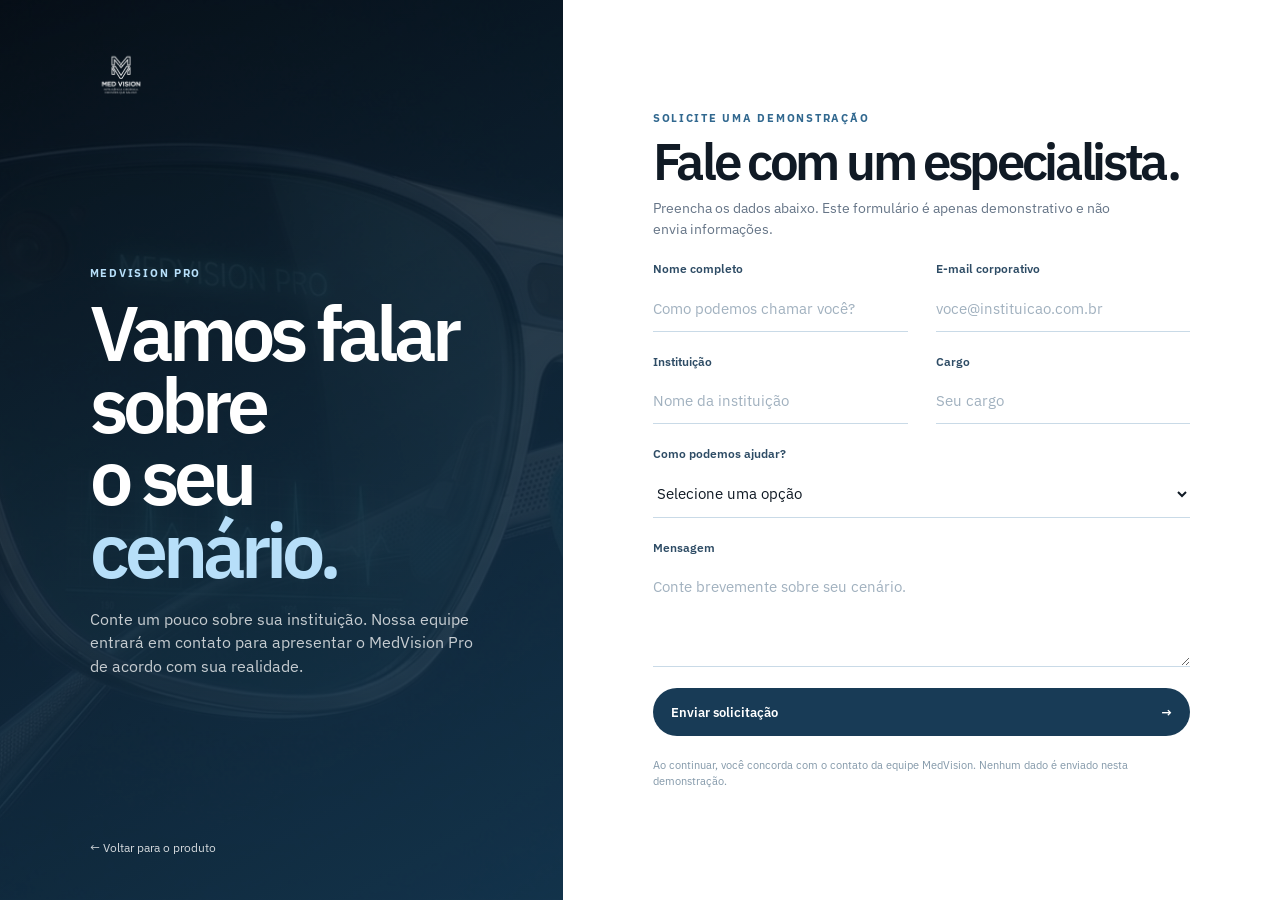
==== contato.html @ 10384055 "teste" ====
<!DOCTYPE html>
<html lang="pt-BR">
<head>
  <!-- Mesma fonte e estilos da landing page para manter consistência visual. -->
  <meta charset="UTF-8">
  <meta name="viewport" content="width=device-width, initial-scale=1.0">
  <!-- Mesmo favicon da landing page para manter a identidade entre páginas. -->
  <link rel="icon" href="med_vision.ico" sizes="any">
  <title>Fale com um especialista — MedVision</title>
  <link rel="preconnect" href="https://fonts.googleapis.com">
  <link rel="preconnect" href="https://fonts.gstatic.com" crossorigin>
  <link href="https://fonts.googleapis.com/css2?family=IBM+Plex+Sans:wght@400;500;600;700&display=swap" rel="stylesheet">
  <link rel="stylesheet" href="style.css">
</head>
<body class="contact-page">
  <!-- Página estática: o formulário organiza a interface, mas onsubmit impede qualquer envio. -->
  <main class="contact-layout">
    <!-- Painel esquerdo: identidade da marca, contexto e retorno à apresentação. -->
    <section class="contact-intro">
      <a class="contact-logo" href="index.html" aria-label="Voltar para a MedVision"><img src="Imagens/medvision-logo-transparent.png" alt="MedVision"></a>
      <div class="contact-copy"><p class="eyebrow">MEDVISION PRO</p><h1>Vamos falar sobre<br>o seu <em>cenário.</em></h1><p>Conte um pouco sobre sua instituição. Nossa equipe entrará em contato para apresentar o MedVision Pro de acordo com sua realidade.</p></div>
      <a class="back-link" href="index.html">← Voltar para o produto</a>
    </section>
    <!-- Painel direito: campos de cadastro de demonstração, sem backend. -->
    <section class="contact-form-panel">
      <form class="contact-form" action="#" onsubmit="return false">
        <div><p class="eyebrow">SOLICITE UMA DEMONSTRAÇÃO</p><h2>Fale com um especialista.</h2><p class="form-intro">Preencha os dados abaixo. Este formulário é apenas demonstrativo e não envia informações.</p></div>
        <div class="form-grid"><label>Nome completo<input type="text" name="nome" placeholder="Como podemos chamar você?"></label><label>E-mail corporativo<input type="email" name="email" placeholder="voce@instituicao.com.br"></label><label>Instituição<input type="text" name="instituicao" placeholder="Nome da instituição"></label><label>Cargo<input type="text" name="cargo" placeholder="Seu cargo"></label></div>
        <label>Como podemos ajudar?<select name="interesse"><option value="">Selecione uma opção</option><option>Demonstração do MedVision Pro</option><option>Integração hospitalar</option><option>Parceria institucional</option><option>Outro assunto</option></select></label>
        <label>Mensagem <textarea name="mensagem" rows="4" placeholder="Conte brevemente sobre seu cenário."></textarea></label>
        <button class="form-button" type="submit">Enviar solicitação <span>→</span></button>
        <p class="form-note">Ao continuar, você concorda com o contato da equipe MedVision. Nenhum dado é enviado nesta demonstração.</p>
      </form>
    </section>
  </main>
</body>
</html>
---- style.css ----
/*
  GUIA DE ESTILOS
  - :root concentra cores e fonte reutilizadas no projeto.
  - Reset/base normaliza espaçamentos, tipografia e acessibilidade.
  - site-header/navbar controla a navegação sobre o vídeo inicial.
  - hero/hero-media deixa o vision1 ocupar a primeira tela; hero-utility contém marca e áudio.
  - trust-bar, intro, feature-showcase, detail-section, take-gallery, teams, image-break,
    about e faq estilizam cada capítulo da narrativa do produto.
  - photo-carousel define a galeria interativa; classes is-active e aria-selected são alteradas pelo JS.
  - final-cta/footer fecham a landing page.
  - contact-* estiliza exclusivamente contato.html.
  - Media queries adaptam layout, mídia, menu e formulário para telas menores.
*/
:root { --black:#05080c; --ink:#101a25; --muted:#667587; --blue:#89b8dc; --blue-deep:#31688f; --mist:#f3f8fc; --line:#dce8f1; --white:#fff; --font:'IBM Plex Sans',Arial,sans-serif; }
* { box-sizing:border-box; margin:0; } html { scroll-behavior:smooth; } body { font-family:var(--font); color:var(--ink); background:#fff; line-height:1.45; overflow-x:hidden; } a { color:inherit; text-decoration:none; } img,video { display:block; max-width:100%; } button { font:inherit; } .container { width:min(1160px,calc(100% - 48px)); margin:auto; } .section { padding:clamp(104px,12vw,176px) 0; } h1,h2,h3 { letter-spacing:-.065em; font-weight:600; line-height:.94; } h2 { font-size:clamp(3.1rem,6vw,6rem); } .eyebrow { color:var(--blue-deep); font-size:.68rem; letter-spacing:.16em; font-weight:700; } .skip-link { position:fixed; z-index:100; top:14px; left:14px; padding:10px 14px; background:#fff; transform:translateY(-180%); } .skip-link:focus { transform:translateY(0); } :focus-visible { outline:3px solid var(--blue); outline-offset:4px; }

/* Navegação discreta, como em uma página de produto. */
.site-header { position:absolute; inset:0 0 auto; z-index:20; } .navbar { height:62px; display:flex; align-items:center; justify-content:space-between; color:rgba(255,255,255,.9); } .brand { display:flex; align-items:center; } .brand-logo img { width:126px; height:46px; object-fit:contain; object-position:left center; filter:brightness(0) invert(1); } .nav-panel { display:flex; align-items:center; gap:24px; font-size:.75rem; } .nav-panel>a:not(.nav-cta) { opacity:.8; } .nav-panel>a:not(.nav-cta):hover { opacity:1; } .nav-cta { padding:7px 13px; border:1px solid rgba(255,255,255,.36); border-radius:100px; } .menu-toggle { display:none; }

/* O vídeo abre sozinho, sem textos cobrindo o produto. */
.visually-hidden { position:absolute; width:1px; height:1px; padding:0; margin:-1px; overflow:hidden; clip:rect(0,0,0,0); white-space:nowrap; border:0; }.hero { min-height:100svh; position:relative; isolation:isolate; overflow:hidden; background:#05080c; }.hero::after { content:''; position:absolute; inset:0; z-index:1; background:linear-gradient(180deg,rgba(1,5,9,.18),transparent 32%,rgba(1,5,9,.35)); pointer-events:none; }.hero-media { position:absolute; z-index:0; inset:0; width:100%; height:100%; } .hero-media video { width:100%; height:100%; object-fit:cover; object-position:center; }.hero-utility { position:absolute; z-index:2; right:0; bottom:24px; left:0; display:flex; justify-content:space-between; align-items:center; color:rgba(255,255,255,.86); font-size:.67rem; font-weight:700; letter-spacing:.15em; }.audio-toggle { display:inline-flex; align-items:center; gap:7px; padding:7px 10px; border:1px solid rgba(255,255,255,.4); border-radius:99px; color:#fff; background:rgba(3,10,16,.25); backdrop-filter:blur(8px); font-size:.67rem; letter-spacing:0; cursor:pointer; }.audio-toggle:hover { background:rgba(255,255,255,.16); }.audio-toggle span { font-size:.7rem; }.button,.text-link { font-size:.8rem; font-weight:600; } .button { display:inline-flex; align-items:center; gap:22px; padding:13px 16px; border-radius:100px; transition:transform .25s,background .25s; } .button:hover { transform:scale(1.03); } .button-dark,.button-light { background:#fff; color:#172d3d; } .text-link { color:#fff; } .text-link span { margin-left:6px; }.intro-link { display:inline-block; margin-top:28px; color:var(--blue-deep); font-size:.84rem; font-weight:600; }.intro-link span { margin-left:7px; }

.trust-bar { border-bottom:1px solid var(--line); background:#fff; } .trust-bar .container { min-height:96px; display:flex; align-items:center; justify-content:space-between; gap:24px; } .trust-bar p { color:#657789; font-size:.76rem; } .trust-bar div div { display:flex; flex-wrap:wrap; justify-content:flex-end; gap:22px; color:#94a9ba; font-size:.63rem; font-weight:700; letter-spacing:.08em; }
.intro { text-align:center; } .intro-grid { display:grid; grid-template-columns:1fr; justify-items:center; } .intro-grid>.eyebrow { margin-bottom:18px; } .intro-grid h2 { max-width:810px; } .intro h2 em { color:#9fc3df; font-style:normal; } .intro-grid>div>p { max-width:520px; margin:25px auto 0; color:var(--muted); font-size:1.05rem; }

.feature-showcase { display:grid; grid-template-columns:1fr 1fr; background:var(--black); } .showcase-card { min-height:720px; padding:clamp(34px,5vw,76px); position:relative; display:flex; flex-direction:column; justify-content:space-between; overflow:hidden; } .showcase-card h2 { max-width:470px; margin:11px 0 16px; font-size:clamp(2.8rem,4.5vw,5rem); } .showcase-copy { position:relative; z-index:2; max-width:390px; } .showcase-copy>p:not(.eyebrow) { max-width:330px; color:inherit; opacity:.72; font-size:.94rem; } .showcase-dark { color:#f6fbff; background:#0d202d; } .showcase-dark .eyebrow { color:#a7d5f6; } .showcase-light { color:#10273a; background:#eaf5fc; } .showcase-media { width:calc(100% + 152px); max-width:none; margin:30px -76px -76px; object-fit:cover; aspect-ratio:16/9; } .showcase-light .showcase-media { order:2; margin:30px -76px -76px; }

.detail-section { background:#fff; } .detail-grid { display:grid; grid-template-columns:1fr 1fr; align-items:center; gap:clamp(44px,10vw,160px); } .detail-image { overflow:hidden; background:var(--mist); } .detail-image img { width:100%; aspect-ratio:1/1.04; object-fit:cover; transition:transform 1s cubic-bezier(.2,.7,.2,1); } .detail-image:hover img { transform:scale(1.04); } .detail-copy h2 { margin:14px 0 22px; font-size:clamp(2.9rem,4.5vw,4.9rem); } .detail-copy>p:not(.eyebrow) { max-width:410px; color:var(--muted); } .detail-copy ul { list-style:none; margin-top:33px; border-top:1px solid var(--line); } .detail-copy li { display:flex; gap:16px; padding:15px 0; border-bottom:1px solid var(--line); font-size:.84rem; } .detail-copy li span { color:var(--blue-deep); font-size:.68rem; font-weight:700; }

.take-gallery { background:#f5f9fc; } .take-gallery h2 { margin:12px 0 42px; } .take-grid { display:grid; grid-template-columns:repeat(2,1fr); gap:16px; } .take-grid figure { overflow:hidden; background:#e3edf5; } .take-grid .take-wide { grid-column:span 2; } .take-grid img { width:100%; aspect-ratio:1.35/1; object-fit:cover; transition:transform .9s cubic-bezier(.2,.7,.2,1); } .take-grid .take-wide img { aspect-ratio:2.1/1; } .take-grid figure:hover img { transform:scale(1.035); } figcaption { padding:11px 13px 13px; color:#5e768b; font-size:.73rem; }

.teams { background:#112432; color:#fff; } .teams .eyebrow { color:#a7d6f7; } .teams h2 { margin:12px 0 54px; } .team-grid { display:grid; grid-template-columns:repeat(3,1fr); border-top:1px solid rgba(255,255,255,.22); } .team-grid article { min-height:280px; padding:23px 24px; border-right:1px solid rgba(255,255,255,.22); } .team-grid article:last-child { border:0; } .team-grid article>span { color:#a7d6f7; font-size:.68rem; font-weight:700; } .team-grid h3 { margin:86px 0 11px; font-size:1.55rem; } .team-grid p { max-width:265px; color:#b8cad6; font-size:.84rem; }
.image-break { min-height:680px; position:relative; overflow:hidden; background:#142a3c; } .image-break img { width:100%; height:680px; object-fit:cover; } .image-break::after { content:''; position:absolute; inset:0; background:linear-gradient(90deg,rgba(2,12,20,.66),transparent 72%); } .image-break>div { position:absolute; z-index:1; top:50%; left:max(24px,calc(50% - 580px)); transform:translateY(-50%); color:#fff; } .image-break .eyebrow { color:#bfe1f7; } .image-break>div p:last-child { margin-top:15px; font-size:clamp(2.5rem,5vw,5.2rem); font-weight:600; line-height:.95; letter-spacing:-.06em; }
.about-grid { display:grid; grid-template-columns:1.2fr .8fr; gap:12vw; } .about-grid h2 { margin-top:12px; } .about-grid>div:last-child { padding-top:26px; color:var(--muted); font-size:1.04rem; } .about-grid .text-link { display:inline-block; margin-top:30px; color:var(--blue-deep); }
.faq { border-top:1px solid var(--line); } .faq-grid { display:grid; grid-template-columns:.85fr 1.15fr; gap:10vw; } .faq-grid h2 { margin:12px 0 16px; } .faq-grid>div>p:not(.eyebrow) { max-width:280px; color:var(--muted); } .accordion { border-top:1px solid var(--line); } .accordion details { border-bottom:1px solid var(--line); } .accordion summary { display:flex; justify-content:space-between; gap:20px; padding:20px 0; cursor:pointer; list-style:none; font-size:.92rem; font-weight:600; } .accordion summary::-webkit-details-marker { display:none; } .accordion summary span { color:var(--blue-deep); font-size:1.3rem; font-weight:400; transition:transform .2s; } .accordion details[open] summary span { transform:rotate(45deg); } .accordion details p { max-width:600px; padding:0 0 20px; color:var(--muted); font-size:.85rem; }

/* CTA final e rodapé. */
.photo-carousel { overflow:hidden; background:#eff6fb; } .carousel-heading { display:flex; justify-content:space-between; align-items:end; gap:28px; margin-bottom:34px; } .carousel-heading h2 { margin-top:12px; font-size:clamp(2.8rem,5vw,5.2rem); } .carousel-heading>p { max-width:240px; color:var(--muted); font-size:.82rem; } .carousel { cursor:grab; user-select:none; outline:none; touch-action:pan-y; } .carousel:active { cursor:grabbing; } .carousel-track { display:flex; gap:18px; will-change:transform; transition:transform .8s cubic-bezier(.2,.75,.2,1); } .carousel-slide { flex:0 0 min(76vw,900px); overflow:hidden; background:#dceaf4; } .carousel-slide img { width:100%; height:clamp(340px,45vw,610px); object-fit:cover; pointer-events:none; transform:scale(1.02); backface-visibility:hidden; transition:transform .8s cubic-bezier(.2,.75,.2,1),filter .8s cubic-bezier(.2,.75,.2,1); } .carousel-slide:not(.is-active) img { filter:saturate(.7) brightness(.92); transform:scale(1); } .carousel-controls { display:flex; align-items:center; gap:18px; margin-top:18px; } .carousel-button { display:grid; place-items:center; flex:0 0 42px; width:42px; height:42px; padding:0; border:1px solid #b7d0e1; border-radius:50%; color:#254c68; background:#fff; cursor:pointer; transition:.2s; } .carousel-button:hover { color:#fff; background:#31688f; transform:scale(1.05); } .carousel-dots { display:flex; flex:1; justify-content:center; gap:6px; } .carousel-dot { width:6px; height:6px; padding:0; border:0; border-radius:9px; background:#a9c0cf; cursor:pointer; transition:.3s; } .carousel-dot[aria-selected='true'] { width:28px; background:#31688f; } .carousel-progress { height:2px; margin-top:20px; background:#d4e4ee; overflow:hidden; } .carousel-progress span { display:block; height:100%; width:9.09%; background:#31688f; transition:width .8s cubic-bezier(.2,.75,.2,1); }
.final-cta { padding:clamp(110px,13vw,190px) 0; color:#fff; text-align:center; background:#09131d; } .final-cta .eyebrow { color:#a7d5f5; } .final-cta h2 { max-width:850px; margin:14px auto 34px; }.final-cta .button { margin:auto; } footer { padding:46px 0; color:#aac0d0; background:#05080c; } .footer-grid { display:grid; grid-template-columns:1.2fr 2fr .6fr 1fr; gap:24px; } .footer-grid .brand-logo img { width:142px; height:58px; filter:none; } .footer-grid>p { max-width:260px; font-size:.76rem; } .footer-grid>div { display:grid; gap:7px; font-size:.75rem; } .copyright { text-align:right; font-size:.68rem!important; }

/* Entrada discreta; nunca esconde conteúdo caso JS falhe. */
.js .reveal { opacity:0; transform:translateY(32px); transition:opacity .75s ease,transform .75s cubic-bezier(.2,.7,.2,1); }.js .reveal.is-visible { opacity:1; transform:none; }
@media (max-width:900px) { .feature-showcase { grid-template-columns:1fr; } .showcase-card { min-height:570px; } .detail-grid,.about-grid,.faq-grid { grid-template-columns:1fr; gap:44px; } .detail-copy { order:-1; } .about-grid>div:last-child { padding-top:0; } .team-grid { grid-template-columns:1fr; } .team-grid article { min-height:190px; border-right:0; border-bottom:1px solid rgba(255,255,255,.22); } .team-grid h3 { margin-top:30px; } .footer-grid { grid-template-columns:1fr 1fr; }.copyright { text-align:left; } }
@media (max-width:720px) { .container { width:calc(100% - 40px); } .navbar { height:58px; } .menu-toggle { display:flex; align-items:center; gap:8px; padding:0; border:0; color:#fff; background:none; font-size:.75rem; font-weight:600; cursor:pointer; }.menu-toggle i,.menu-toggle i::before,.menu-toggle i::after { display:block; width:17px; height:1px; background:currentColor; position:relative; }.menu-toggle i::before,.menu-toggle i::after { content:''; position:absolute; left:0; }.menu-toggle i::before { top:-5px; }.menu-toggle i::after { top:5px; }.nav-panel { position:absolute; top:58px; left:0; width:100%; display:grid; gap:13px; padding:18px 20px 24px; color:#102030; background:#fff; border-bottom:1px solid var(--line); transform:translateY(-130%); opacity:0; pointer-events:none; transition:.25s; }.nav-panel.is-open { transform:translateY(0); opacity:1; pointer-events:auto; }.nav-cta { text-align:center; margin-top:4px; border-color:#a9c7dc; }.hero { min-height:720px; }.hero-media { inset:0; width:100%; height:100%; }.hero-utility { bottom:16px; font-size:.59rem; }.audio-toggle { padding:6px 9px; font-size:.62rem; }.trust-bar .container { display:block; padding:20px 0; }.trust-bar div div { justify-content:flex-start; gap:10px 16px; margin-top:11px; }.intro { text-align:left; }.take-grid { grid-template-columns:1fr; gap:10px; }.take-grid .take-wide { grid-column:auto; }.take-grid img,.take-grid .take-wide img { aspect-ratio:1.35/1; }.image-break,.image-break img { min-height:500px; height:500px; }.image-break>div { left:20px; }.carousel-heading { display:block; margin-bottom:24px; }.carousel-heading>p { margin-top:14px; }.carousel-slide { flex-basis:calc(100vw - 40px); }.carousel-slide img { height:63vw; min-height:280px; }.carousel-dots { justify-content:flex-start; overflow:hidden; }.carousel-dot[aria-selected='true'] { width:18px; } }
@media (max-width:420px) { .hero { min-height:660px; }.hero h1 { font-size:3.75rem; }.button { min-width:220px; justify-content:space-between; }.section { padding:90px 0; }.footer-grid { grid-template-columns:1fr; } }
@media (prefers-reduced-motion:reduce) { html { scroll-behavior:auto; } *,*::before,*::after { transition:none!important; animation:none!important; } .js .reveal { opacity:1; transform:none; } }

/* Página estática de contato. */
.contact-page { min-height:100vh; background:#eef6fb; }.contact-layout { min-height:100vh; display:grid; grid-template-columns:minmax(360px,.88fr) minmax(520px,1.12fr); }.contact-intro { position:relative; display:flex; min-height:100%; flex-direction:column; justify-content:space-between; padding:44px clamp(34px,7vw,108px); color:#fff; background:linear-gradient(150deg,rgba(5,13,21,.84),rgba(19,54,79,.9)),url('Imagens/Medical_AR_glasses_displayed_20261019212315.jpg') center/cover; }.contact-logo img { width:155px; height:62px; object-fit:contain; object-position:left center; filter:brightness(0) invert(1); }.contact-copy { max-width:530px; margin:auto 0; }.contact-copy .eyebrow { color:#b7dff9; }.contact-copy h1 { margin:14px 0 22px; font-size:clamp(3.5rem,6vw,6.8rem); }.contact-copy h1 em { color:#b7dff9; font-style:normal; }.contact-copy>p:last-child { max-width:420px; color:rgba(255,255,255,.76); font-size:1.02rem; }.back-link { color:rgba(255,255,255,.82); font-size:.78rem; }.back-link:hover { color:#fff; }.contact-form-panel { display:grid; place-items:center; padding:72px clamp(28px,7vw,120px); background:#fff; }.contact-form { width:min(100%,580px); display:grid; gap:21px; }.contact-form h2 { margin:10px 0 13px; font-size:clamp(2.6rem,4vw,4rem); }.form-intro { max-width:460px; color:var(--muted); font-size:.9rem; }.contact-form label { display:grid; gap:8px; color:#2e4c65; font-size:.74rem; font-weight:600; }.contact-form input,.contact-form select,.contact-form textarea { width:100%; padding:13px 0; border:0; border-bottom:1px solid #c9dae7; border-radius:0; color:var(--ink); background:transparent; outline:0; font:400 .92rem var(--font); transition:border-color .2s; }.contact-form textarea { resize:vertical; }.contact-form input:focus,.contact-form select:focus,.contact-form textarea:focus { border-color:var(--blue-deep); }.contact-form input::placeholder,.contact-form textarea::placeholder { color:#a1b1bf; }.form-grid { display:grid; grid-template-columns:1fr 1fr; gap:21px 28px; }.form-button { display:flex; justify-content:space-between; align-items:center; width:100%; padding:15px 18px; border:0; border-radius:100px; color:#fff; background:#183b56; font:600 .83rem var(--font); cursor:pointer; transition:transform .2s,background .2s; }.form-button:hover { background:#31688f; transform:translateY(-2px); }.form-note { color:#8398a9; font-size:.67rem; line-height:1.5; }@media(max-width:850px) { .contact-layout { grid-template-columns:1fr; }.contact-intro { min-height:430px; padding:34px 30px; }.contact-copy { margin:72px 0 35px; }.contact-copy h1 { font-size:clamp(3.2rem,12vw,5.4rem); }.contact-form-panel { padding:64px 30px; }}@media(max-width:480px) { .contact-intro { min-height:390px; padding:28px 20px; }.contact-form-panel { padding:52px 20px; }.form-grid { grid-template-columns:1fr; gap:20px; }.contact-logo img { width:132px; height:52px; }}

/* ===== EFEITOS SMOOTH: página de contato =====
   Bloco independente: não altera o visual estático, só adiciona movimento.
   Para remover, apague tudo daqui até o fim do arquivo.
   O bloco prefers-reduced-motion acima já desliga animações para quem pede menos movimento. */
@keyframes contact-rise { from { opacity:0; transform:translateY(26px); } to { opacity:1; transform:none; } }
@keyframes contact-fade { from { opacity:0; } to { opacity:1; } }

/* 1. Página aparece suavemente */
.contact-page { animation:contact-fade .6s ease both; }

/* 2. Entrada escalonada: os elementos sobem um após o outro */
.contact-intro>*, .contact-copy>*, .contact-form>* { animation:contact-rise .9s cubic-bezier(.2,.7,.2,1) both; }
.contact-intro>:nth-child(1), .contact-copy>:nth-child(1), .contact-form>:nth-child(1) { animation-delay:.10s; }
.contact-intro>:nth-child(2), .contact-copy>:nth-child(2), .contact-form>:nth-child(2) { animation-delay:.20s; }
.contact-intro>:nth-child(3), .contact-copy>:nth-child(3), .contact-form>:nth-child(3) { animation-delay:.30s; }
.contact-copy>:nth-child(4), .contact-form>:nth-child(4) { animation-delay:.40s; }
.contact-form>:nth-child(5) { animation-delay:.50s; }
.contact-form>:nth-child(6) { animation-delay:.60s; }
.contact-form>:nth-child(n+7) { animation-delay:.70s; }

/* 3. Linha azul que cresce da esquerda para a direita ao focar no campo */
.contact-form input, .contact-form select, .contact-form textarea {
  background-image:linear-gradient(var(--blue-deep),var(--blue-deep));
  background-repeat:no-repeat; background-position:left bottom; background-size:0% 2px;
  transition:border-color .2s, background-size .5s cubic-bezier(.2,.7,.2,1);
}
.contact-form input:focus, .contact-form select:focus, .contact-form textarea:focus { background-size:100% 2px; }

/* 4. Rótulo ganha cor quando o campo dentro dele está ativo */
.contact-form label { transition:color .25s, transform .25s; }
.contact-form label:focus-within { color:var(--blue-deep); transform:translateX(3px); }

/* 5. Botão enviar: sombra suave, seta que desliza e "aperto" ao clicar */
.form-button { transition:transform .25s cubic-bezier(.2,.7,.2,1), background .25s, box-shadow .25s; }
.form-button:hover { box-shadow:0 14px 28px -14px rgba(24,59,86,.55); }
.form-button:active { transform:translateY(0) scale(.98); }
.form-button span { display:inline-block; transition:transform .3s cubic-bezier(.2,.7,.2,1); }
.form-button:hover span:last-child { transform:translateX(6px); }

/* 6. Link "voltar" recua um pouco no hover */
.back-link { display:inline-block; transition:transform .3s cubic-bezier(.2,.7,.2,1), color .2s; }
.back-link:hover { transform:translateX(-5px); }

/* ===== Fluxo MedVision (vídeo na seção Tecnologia) =====
   --flow-p vai de 0 a 1 conforme a rolagem (definido em script.js).
   Efeito: o vídeo começa menor, translúcido e com cantos bem arredondados, e "abre" até o tamanho final. */
.flow-card { grid-column:1 / -1; display:flex; flex-direction:column; align-items:center; gap:clamp(40px,6vw,72px); padding:clamp(88px,10vw,150px) 0 clamp(72px,9vw,130px); color:#f6fbff; text-align:center; background:radial-gradient(120% 80% at 50% 0%,#0d202d 0%,var(--black) 62%); overflow:hidden; }
.flow-copy { width:min(760px,calc(100% - 48px)); }
.flow-copy .eyebrow { color:#a7d5f6; }
.flow-copy h2 { margin:14px 0 18px; font-size:clamp(2.8rem,5vw,5rem); }
.flow-copy>p:not(.eyebrow) { max-width:480px; margin:0 auto; opacity:.72; font-size:.98rem; }
.flow-frame { --flow-p:1; width:min(1160px,calc(100% - 48px)); aspect-ratio:16/9; overflow:hidden; background:#0a0d11; border:1px solid rgba(167,213,246,.18); border-radius:calc(44px - 24px * var(--flow-p)); box-shadow:0 calc(20px + 50px * var(--flow-p)) calc(40px + 60px * var(--flow-p)) -30px rgba(49,104,143,.55); opacity:calc(.35 + .65 * var(--flow-p)); transform:scale(calc(.86 + .14 * var(--flow-p))); transform-origin:center top; will-change:transform,opacity; }
.flow-video { width:100%; height:100%; object-fit:cover; transform:scale(calc(1.12 - .12 * var(--flow-p))); }
@media (max-width:720px) { .flow-frame { width:calc(100% - 32px); border-radius:calc(28px - 14px * var(--flow-p)); } }
@media (prefers-reduced-motion:reduce) { .flow-frame { --flow-p:1; } }

/* Imagem de conceito exibida inteira, sem corte */
.take-grid .take-full img { aspect-ratio:auto; height:auto; object-fit:contain; }

/* Página "Sobre Nós" (sobre.html): painel de foto fixo à esquerda, texto institucional à direita. */
.about-page .site-header { position:relative; background:#05080c; }
.nav-panel a[aria-current='page'] { opacity:1!important; border-bottom:1px solid var(--blue); }
.sobre-layout { display:grid; grid-template-columns:minmax(340px,.82fr) 1.18fr; align-items:start; background:#fff; }
.sobre-visual { position:sticky; top:0; height:100vh; min-height:560px; overflow:hidden; background:#0d202d; color:#fff; }
.sobre-visual img { position:absolute; inset:0; width:100%; height:100%; object-fit:cover; object-position:center bottom; }
.sobre-visual::after { content:''; position:absolute; inset:0; background:linear-gradient(180deg,rgba(3,12,20,.72) 0%,rgba(3,12,20,.25) 38%,transparent 55%,rgba(3,12,20,.78) 100%); }
.sobre-visual-copy { position:absolute; z-index:1; top:clamp(28px,6vh,64px); left:clamp(24px,4vw,56px); right:clamp(24px,4vw,56px); }
.sobre-visual-copy .eyebrow { color:#bfe1f7; margin-bottom:14px; }
.sobre-visual h1 { max-width:520px; font-size:clamp(2.1rem,3.6vw,3.5rem); line-height:1.04; letter-spacing:-.055em; text-shadow:0 2px 18px rgba(2,10,18,.5); }
.sobre-visual-note { position:absolute; z-index:1; left:clamp(24px,4vw,56px); right:clamp(24px,4vw,56px); bottom:clamp(22px,4vh,40px); max-width:460px; font-size:.9rem; font-style:italic; color:rgba(255,255,255,.92); }
.sobre-visual-note a { text-decoration:underline; text-underline-offset:3px; }
.sobre-content { padding:clamp(56px,8vw,120px) clamp(28px,6vw,104px); background:#fff; }
.sobre-text { max-width:660px; display:grid; gap:clamp(30px,4vw,46px); }
.sobre-text h2 { margin-bottom:12px; color:var(--blue-deep); font-size:clamp(1.6rem,2.3vw,2.1rem); line-height:1.05; letter-spacing:-.045em; text-transform:uppercase; }
.sobre-text p { color:var(--ink); font-size:1.02rem; line-height:1.55; }
.sobre-text ul { list-style:none; margin-top:18px; border-top:1px solid var(--line); }
.sobre-text li { position:relative; padding:12px 0 12px 22px; border-bottom:1px solid var(--line); color:var(--muted); font-size:.95rem; }
.sobre-text li::before { content:''; position:absolute; left:0; top:50%; width:8px; height:8px; margin-top:-4px; border-radius:50%; background:var(--blue); }
.button-primary { justify-self:start; background:var(--blue-deep); color:#fff; }
@media (max-width:900px) {
  .sobre-layout { grid-template-columns:1fr; }
  .sobre-visual { position:relative; height:auto; min-height:0; aspect-ratio:1/1.05; }
  .sobre-content { padding:48px 24px 72px; }
}
@media (max-width:720px) { .about-page .nav-panel a[aria-current='page'] { border-bottom:0; color:var(--blue-deep); font-weight:600; } }
/* Ajustes da página Sobre Nós: cabeçalho fixo, foto sem cortar a equipe e lista sem recuo. */
.about-page .site-header { position:sticky; top:0; z-index:30; }
.sobre-layout { grid-template-columns:minmax(340px,1fr) 1fr; }
.sobre-visual { top:62px; height:calc(100vh - 62px); }
.sobre-visual img { object-position:28% 100%; }
.sobre-text ul { padding:0; }
@media (max-width:900px) { .sobre-visual { top:auto; height:auto; } }
@media (max-width:900px) { .sobre-layout { grid-template-columns:minmax(0,1fr); } .sobre-visual { min-height:520px; } .sobre-visual img { object-position:28% 100%; } }
@media (max-width:900px) { .sobre-visual { aspect-ratio:auto; width:100%; height:min(135vw,620px); min-height:0; } }
/* Vídeo da equipe: mantém a cena inteira (16:9) sobre o fundo azul-escuro do painel. */
.sobre-visual img { display:none; }
.sobre-visual video { position:absolute; left:0; right:0; bottom:clamp(92px,13vh,130px); width:100%; height:auto; aspect-ratio:16/9; object-fit:cover; -webkit-mask-image:linear-gradient(180deg,transparent 0,#000 14%,#000 86%,transparent 100%); mask-image:linear-gradient(180deg,transparent 0,#000 14%,#000 86%,transparent 100%); }
.sobre-visual::after { background:linear-gradient(180deg,rgba(13,32,45,0) 60%,rgba(13,32,45,.6) 100%); }
@media (max-width:900px) {
  .sobre-visual { display:flex; flex-direction:column; justify-content:space-between; gap:22px; height:auto; padding:32px 0 26px; }
  .sobre-visual-copy,.sobre-visual-note { position:static; }
  .sobre-visual-copy { padding:0 24px; } .sobre-visual-note { padding:0 24px; }
  .sobre-visual video { position:static; order:2; }
  .sobre-visual-note { order:3; }
}
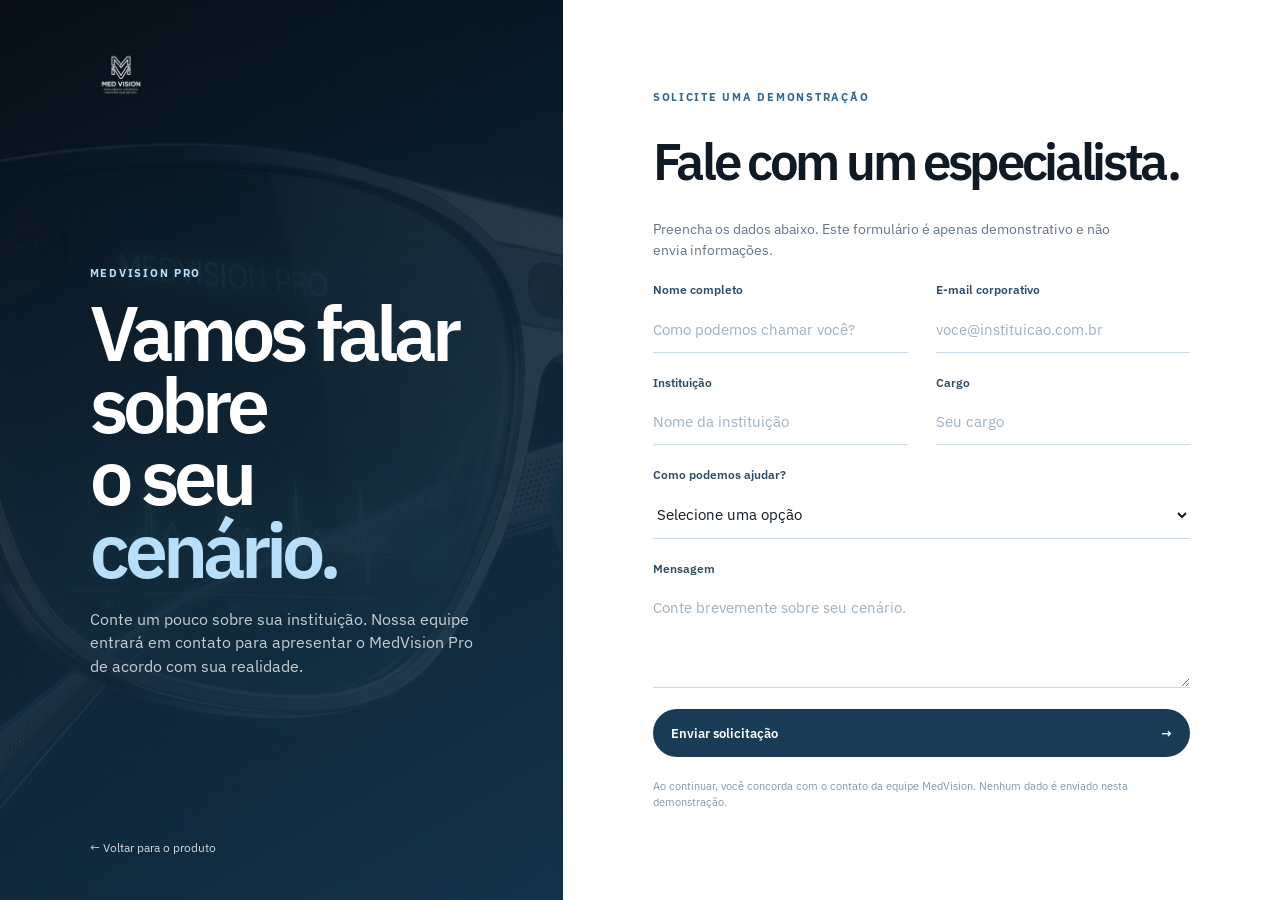
==== commit bd302f30: "Update contato.html" ====
--- a/contato.html
+++ b/contato.html
@@ -23,7 +23,7 @@
     </section>
     <!-- Painel direito: campos de cadastro de demonstração, sem backend. -->
     <section class="contact-form-panel">
-      <form class="contact-form" action="#" onsubmit="return false">
+      <form class="contact-form"
         <div><p class="eyebrow">SOLICITE UMA DEMONSTRAÇÃO</p><h2>Fale com um especialista.</h2><p class="form-intro">Preencha os dados abaixo. Este formulário é apenas demonstrativo e não envia informações.</p></div>
         <div class="form-grid"><label>Nome completo<input type="text" name="nome" placeholder="Como podemos chamar você?"></label><label>E-mail corporativo<input type="email" name="email" placeholder="voce@instituicao.com.br"></label><label>Instituição<input type="text" name="instituicao" placeholder="Nome da instituição"></label><label>Cargo<input type="text" name="cargo" placeholder="Seu cargo"></label></div>
         <label>Como podemos ajudar?<select name="interesse"><option value="">Selecione uma opção</option><option>Demonstração do MedVision Pro</option><option>Integração hospitalar</option><option>Parceria institucional</option><option>Outro assunto</option></select></label>
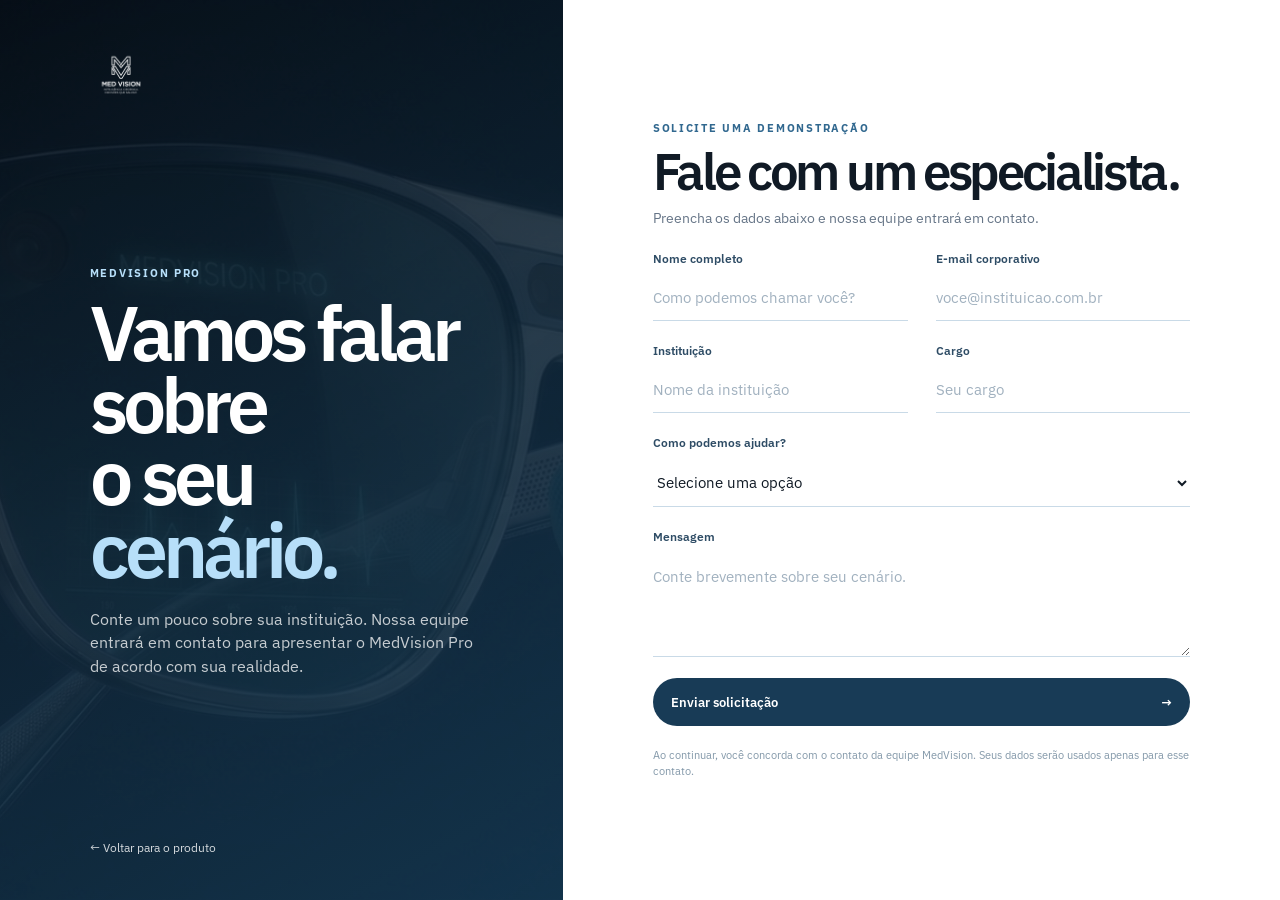
==== commit c8a82f67: "Update contato.html" ====
--- a/contato.html
+++ b/contato.html
@@ -1,10 +1,8 @@
 <!DOCTYPE html>
 <html lang="pt-BR">
 <head>
-  <!-- Mesma fonte e estilos da landing page para manter consistência visual. -->
   <meta charset="UTF-8">
   <meta name="viewport" content="width=device-width, initial-scale=1.0">
-  <!-- Mesmo favicon da landing page para manter a identidade entre páginas. -->
   <link rel="icon" href="med_vision.ico" sizes="any">
   <title>Fale com um especialista — MedVision</title>
   <link rel="preconnect" href="https://fonts.googleapis.com">
@@ -13,25 +11,24 @@
   <link rel="stylesheet" href="style.css">
 </head>
 <body class="contact-page">
-  <!-- Página estática: o formulário organiza a interface, mas onsubmit impede qualquer envio. -->
   <main class="contact-layout">
-    <!-- Painel esquerdo: identidade da marca, contexto e retorno à apresentação. -->
     <section class="contact-intro">
       <a class="contact-logo" href="index.html" aria-label="Voltar para a MedVision"><img src="Imagens/medvision-logo-transparent.png" alt="MedVision"></a>
       <div class="contact-copy"><p class="eyebrow">MEDVISION PRO</p><h1>Vamos falar sobre<br>o seu <em>cenário.</em></h1><p>Conte um pouco sobre sua instituição. Nossa equipe entrará em contato para apresentar o MedVision Pro de acordo com sua realidade.</p></div>
       <a class="back-link" href="index.html">← Voltar para o produto</a>
     </section>
-    <!-- Painel direito: campos de cadastro de demonstração, sem backend. -->
     <section class="contact-form-panel">
-      <form class="contact-form"
-        <div><p class="eyebrow">SOLICITE UMA DEMONSTRAÇÃO</p><h2>Fale com um especialista.</h2><p class="form-intro">Preencha os dados abaixo. Este formulário é apenas demonstrativo e não envia informações.</p></div>
+      <form class="contact-form">
+        <div><p class="eyebrow">SOLICITE UMA DEMONSTRAÇÃO</p><h2>Fale com um especialista.</h2><p class="form-intro">Preencha os dados abaixo e nossa equipe entrará em contato.</p></div>
         <div class="form-grid"><label>Nome completo<input type="text" name="nome" placeholder="Como podemos chamar você?"></label><label>E-mail corporativo<input type="email" name="email" placeholder="voce@instituicao.com.br"></label><label>Instituição<input type="text" name="instituicao" placeholder="Nome da instituição"></label><label>Cargo<input type="text" name="cargo" placeholder="Seu cargo"></label></div>
         <label>Como podemos ajudar?<select name="interesse"><option value="">Selecione uma opção</option><option>Demonstração do MedVision Pro</option><option>Integração hospitalar</option><option>Parceria institucional</option><option>Outro assunto</option></select></label>
         <label>Mensagem <textarea name="mensagem" rows="4" placeholder="Conte brevemente sobre seu cenário."></textarea></label>
+        <input type="text" name="website" tabindex="-1" autocomplete="off" aria-hidden="true" style="position:absolute;left:-9999px;width:1px;height:1px;opacity:0">
         <button class="form-button" type="submit">Enviar solicitação <span>→</span></button>
-        <p class="form-note">Ao continuar, você concorda com o contato da equipe MedVision. Nenhum dado é enviado nesta demonstração.</p>
+        <p class="form-note">Ao continuar, você concorda com o contato da equipe MedVision. Seus dados serão usados apenas para esse contato.</p>
       </form>
     </section>
   </main>
+  <script src="contato.js" defer></script>
 </body>
 </html>
